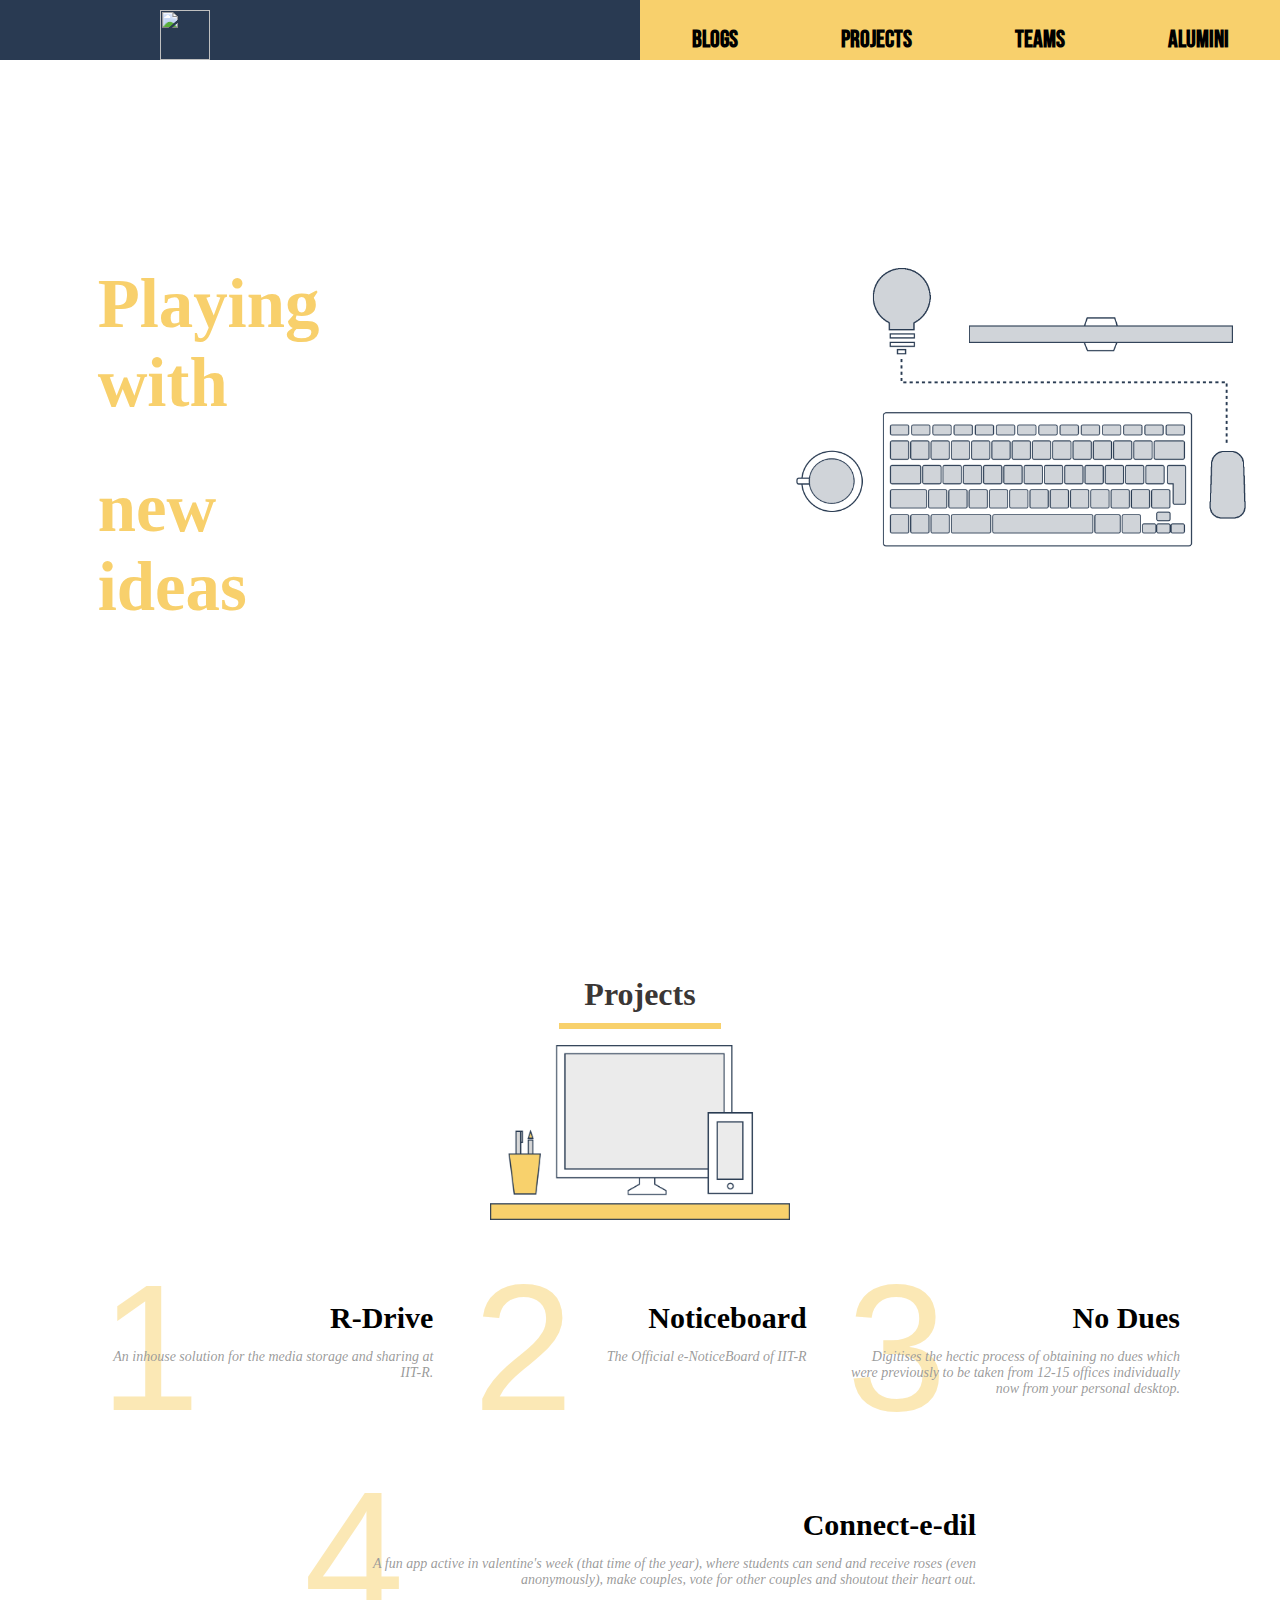
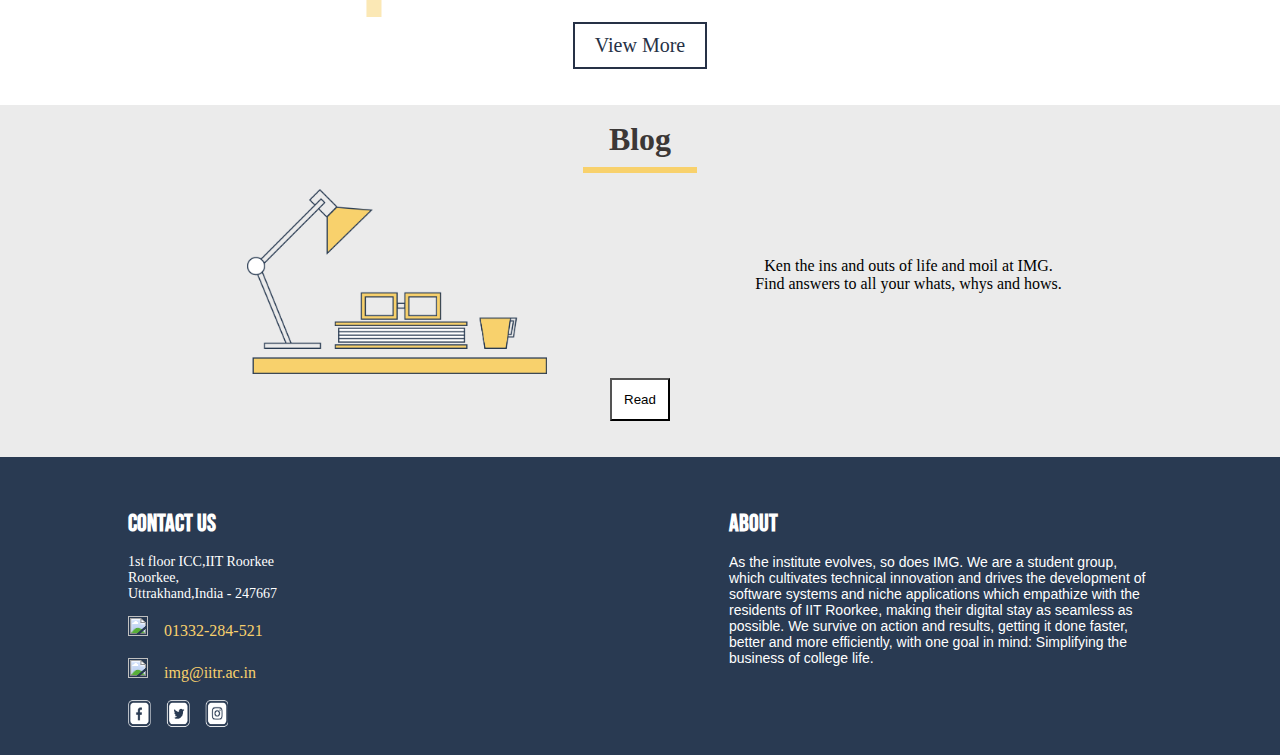
==== index.html @ 1a0049ca "Add files via upload" ====
<!DOCTYPE html>
<html >
    <head>
      <meta charset="UTF-8">
      <meta name="viewport" content="width=device-width, initial-scale=1.0">
        <title>
            Information Management Group
        </title>
        <script src="https://ajax.googleapis.com/ajax/libs/jquery/3.2.1/jquery.min.js"></script>
       
        <link rel = "icon" href = "images/favicon.ico"  type = "image/x-icon">
        <style>
             @import url('https://fonts.googleapis.com/css2?family=Bebas+Neue&display=swap');
           .first{
                background-image: url("https://channeli.in//static/maintainer_site/background.svg");
                background-size:cover;
            background-position: center;
            display: flex;
            flex-direction: row;
            justify-content: center;
            align-items: center;
            width: 100%;
            height: 100vh;
            flex-wrap: wrap;
            
                
           }
           .full-page{
            display: flex;
            flex-direction: row;
            justify-content: center;
            align-items: center;
            width: 100%;
            flex-wrap: wrap;

           }
           #second{
           background-color: #ffffff;
            background-size: cover;
            background-position: center;
           
            max-width: 100%;
          
            
           }
            
              .columnleft{
                  margin-top: 8%;
                font-family: 'Playfair Display';
                 height: 100%;
                 
                 
                 
                 
                 align-items: center;
                
        
               
               }
               
               .para{
                color: #ffffff;
               padding-right: 1.2em;
               font-size: 1.2em;
               line-height: 2;
               width:60%;
               margin-left:10%;  
               }
               
               .l1
               {
                 flex : 50%;
                 height : 60px;
                 background-color:#293a52;
                 position:sticky;
                 position: -webkit-sticky;
                position: sticky;
                
                top: 0;
                margin-top: 0px;
                display: inline-flex;
                

               }
               .r1
               {
                 flex : 50%;
                 height : 60px;
                 background-color:#f8d06c;
                 display:flex;
                 flex-direction: row;
                 position: -webkit-sticky;
                 position: sticky;
                 top: 0;
                 justify-content: center;
                 
                 
                

               }
               .nav-button{
                flex-grow: 4;
                height :70px;
                text-align: center;
                padding-top: 25px;
                text-decoration: none;
                 padding-left :15px;
                 padding-right: 15px;
                 font-family: 'Bebas Neue', cursive;
                 color:black;
                 font-size: 1.5rem;

               }
               .container{
                  display:flex;
                 flex-direction: row;

                
                 
               }
               /* .columnleft{
                
                height:70vh;
                margin-top:40vh;
                
                
               } */
               .columnright{
                
                height:70vh;
                margin-top:12%;
                text-align: left;
                
                
               }
               /* .container2{
                display: flex;
                flex-wrap: wrap;
                 flex-grow: 2;
                 max-width: 60%;
                } */
               .link{
                   
                   font-size: 14px;
                   margin:20px;
                   width:250px;
                   text-align: right;
                   max-width:60%;
                   
      
               }
               .link1{
                flex-grow: 2;
                


               }
               .link2{
                flex-grow: 2;
                
                


               }
               /* .container3{
                display: flex;
                flex-wrap: wrap;
                 flex-grow: 2;
                 max-width: 80%;
                 
                 
                } */
                .allcontainer{
                    display: flex;
                flex-wrap:wrap;
                justify-content: center;
                margin-left: 80px;
                margin-right:80px;
               
                }
               
               .link3{
                flex-grow: 2;

               }
               .link4{
                flex-grow: 2;
                

               }
               .third{
           background-color:#ebebeb;
                background-size: cover;
            background-position: center;
           
            width: 100vw;
       
            
           }
           .container4{
             
            display: flex;
            flex-wrap: wrap;
            width:80vw;
            margin-left:10vw;
            

           }
           .blogimage{
            flex-grow: 2;
            width:450px;
           }
           .blogdata{
            flex-grow: 2;
            margin-top:5%;
            width:400px;
           }
           .container5{
            display: flex;
            flex-wrap: wrap-reverse;
            

           }
           .contact{
            flex-grow: 2;

           }
           .about{
            flex-grow: 2;

           }
           #fourth{
           background-color: #293a52;
                background-size: cover;
            background-position: center;
           
            width: 100%;
            color:#ffffff}

            #project_heading{
                font-size: 32px;
    font-family: 'Playfair Display';
    border-bottom: 0.2em #f8d16c solid;
    display: inline-block;
    padding-left: 0.8em;
    color: #3b3736;
    padding-right: 0.8em;
    padding-bottom: 0.3em;
    margin: 0.5em 0 0.5em 0 !important;

   


}
      #hammburger{
           display:none;
      
    } 

            #newideas{
             width:37%;
           }
           #imgref{
            margin-left:25%;
           }
              
         @media only screen and (max-width: 756px) {
         /* For mobile phones: */
         [class *= allcontainer] {
         
          flex-direction: column;
           margin-left: 0px;
           margin-right: 0px;
            } 
            [class *= link] {
         
            width:100%;
            margin :none;
            padding: 10px;
            

           } 
           .columnright{
             width:0px;
             display: none;
             margin: none;
           }
           .columnleft{
             width:90%;
             
           }
           .first{
             background-image: none;
             background-color: #293a52;
             align-items: start;
             
             
           }
           .link{
             width:80%;
             max-width:80%;
           }
          
           #newideas{
         
             width:100%;

           }
           .para{
             width:90%;
             margin-left:5%;
           }
           .columnleft{
             margin-top:0%;
            
           }
           .columnright{
             display: none;
             }
             #hammburger{
               display:inline-block;
               
               
             }
             .r1{
               display:none;
             }
             #headref{
               margin-top: 100px;
             }
             #imgref{
              margin-left:0%;
             }
   
    
    }
        
            
       
        </style>
        <script>
          function myfunc()
    {
      document.getElementById('hamm').style.display="block";
    }
        </script>

       

    </head>
    <link rel="stylesheet" href="https://cdnjs.cloudflare.com/ajax/libs/font-awesome/4.7.0/css/font-awesome.min.css">
    <body style = "margin : 0px; background-size:cover; max-width:100vw;">
        <div class="full-page">
    
        <div id = "topclass" class = l1>
            <img id="imgref" style = "margin-top:10px;height:50px ; width :50px;  fill: #f8d16c;"src="https://channeli.in//static/maintainer_site/logo.svg#maintainer_logo"img>
            <button onclick="myfunc()" style="background-size: cover;  background-image: url('[data-uri]'); margin-left: 220px; width:30px ;height:30px ; margin-top: 12px;"id = "hammburger"></button> 

          </div>
    
        <div id = "hamm"class = r1>
             
            <a class = "nav-button" href = "blog.html"><b>BLOGS</b></a>
            <a class = "nav-button" href = "#"><b>PROJECTS</b></a>
            <a class = "nav-button" href = "#"><b>TEAMS</b></a>
            <a class = "nav-button" href = "#"><b>ALUMINI</b></a>
         
          </div>
        <div class = "first">
         <div class="container">
        <div class = "columnleft"> 
          
          <h1 id = "headref"style = " margin-left:5vw;  font-size :4.3em ; color : #f8d06c;  width:48%;  background-image: linear-gradient( to right, rgba(255, 255, 255, 0.2) 0%, rgba(255, 255, 255, 0.2) 80%, rgba(255, 255, 255, 0.2) 80%, transparent 80%, transparent 100% );">Playing with</h1>
          <h1 id= "newideas" style = " margin-left:5vw;  font-size : 4.3em; color : #f8d06c;  background-image: linear-gradient( to right, rgba(255, 255, 255, 0.2) 0%, rgba(255, 255, 255, 0.2) 80%, rgba(255, 255, 255, 0.2) 80%, transparent 80%, transparent 100% );">new ideas</h1>
          <p class= "para ">The group flaunts a wide spectrum of projects, influencing over eight thousand lives on campus.</p>
        </div>
        <div class = "columnright" >
            <img style = "height :auto ; width:450px;"src ="images/computer.png"img>

       </div></div>

     </div>

    <div style = "text-align:center"id ="second">
        <div  id = image >
            <h1 id = "project_heading" >Projects</h1><br>

            <img style = " height :auto ; width:300px;"src ="images/project.png"img>

        </div>
        <div class = allcontainer >
        <!-- <div class = container2> -->
            
                <div class="link1 link"><div style = "text-align : left ; font-size: 180px ; margin-bottom:-150px; font-family: 'TypoPRO Bebas Neue';color: rgba(248, 209, 108, 0.5) ;font-family: 'Oswald', sans-serif;">1</div><div style = "font-size: 30px;"><b>R-Drive</b></div><p style = "  color:#999999f7 ;font-style: italic;" class="_2KycSHL">An inhouse solution for the media storage and sharing at IIT-R.</p></div>
                <div class="link2 link"><div style = "text-align : left ; font-size: 180px ; margin-bottom:-150px; font-family: 'TypoPRO Bebas Neue';color: rgba(248, 209, 108, 0.5) ;font-family: 'Oswald', sans-serif;">2</div><div style = "font-size: 30px;"><b>Noticeboard</b></div><p style = "  color:#999999f7 ;font-style: italic;"class="_2KycSHL">The Official e-NoticeBoard of IIT-R</p></div>
        <!-- </div> -->
        <!-- <div class = container3> -->
                <div class="link3 link"><div style = "text-align : left ; font-size: 180px ; margin-bottom:-150px; font-family: 'TypoPRO Bebas Neue';color: rgba(248, 209, 108, 0.5) ;font-family: 'Oswald', sans-serif;">3</div><div style = "font-size: 30px;"><b>No Dues</b></div><p style = "  color:#999999f7 ;font-style: italic;"class="_2KycSHL">Digitises the hectic process of obtaining no dues which were previously to be taken from 12-15 offices individually now from your personal desktop.</p></div>
                <div class="link4 link"><div style = "text-align : left ; font-size: 180px ; margin-bottom:-150px; font-family: 'TypoPRO Bebas Neue';color: rgba(248, 209, 108, 0.5) ;font-family: 'Oswald', sans-serif;">4</div><div style = "font-size: 30px;"><b>Connect-e-dil</b></div><p style = "  color:#999999f7 ;font-style: italic;"class="_2KycSHL">A fun app active in valentine's week (that time of the year), where students can send and receive roses (even anonymously), make couples, vote for other couples and shoutout their heart out. </p></div>

           
          <!-- </div> -->
        </div>
          <div class="viewmore"> <button style=" cursor:pointer;    font-family: 'TypoPRO Bebas Neue'; font-size: 20px; color: #263146;border: 2px solid #263146;padding: 0.5em 1em; background-color:#ffffff;">View More</button>

         </div>
         <br><br>
        
    <div>
    <div  class = "third">
        <h1 id = "project_heading" >Blog</h1><br>

        <div class = "container4">
        <div class = blogimage>
        <img style = " height :auto ; width:300px;"src ="images/blog.png"img></div>
        <div class = blogdata>
            <p>Ken the ins and outs of life and moil at IMG.<br>Find answers to all your whats, whys and hows.</p>
        </div>
        </div>
        <div class="viewmore"> <button style="padding :12px; background-color:#ffffff;">Read</button>

        </div>
        <br><br>
    </div> 
    <div id = "fourth">
        <br><br>
        <div class = "container5">
        <div style ="text-align: left;margin-left: 10%; width:300px ; padding-right:100px" class = contact>
        <h1 style = "font-family: 'Bebas Neue', cursive; font-size: 1.5rem;">Contact Us</h1>
        
        <p style = " font-size: 14px;">1st floor ICC,IIT Roorkee <br> Roorkee,<br>Uttrakhand,India - 247667 <br><div><img style = "width :20px ; height : 20px;"src="https://icon-library.com/images/find-phone-icon/find-phone-icon-10.jpg"img>&nbsp;&nbsp;&nbsp;&nbsp;<div style = "display: inline-block; color : #f8d06c ;">01332-284-521</div></div><br><div><img style = "width :20px ; height : 20px;"src="https://encrypted-tbn0.gstatic.com/images?q=tbn:ANd9GcSeWZheh0OhKiGoD95A--9pVkxl9IYS30hgS30iskyoyzJuoszj6GCHC1mSOyeCVNqX7T4&usqp=CAU"img>&nbsp;&nbsp;&nbsp;&nbsp;<div style = "display: inline-block; color : #f8d06c ;">img@iitr.ac.in </div></div><br> <img style="width : 100px ;height :35px;"src="images/icon2.png"img></p>


        </div>
        <div style= "width :350px;margin-left: 10% ; margin-right: 10%; text-align: left;"class = about>
            <h1 style = " font-size: 1.5rem; font-family: 'Bebas Neue', cursive;" >About</h1>
            <p style = " font-family: 'Bebas Neue', cursive;font-size: 14px;     font-family: Lato,'Helvetica Neue',Arial,Helvetica,sans-serif;">As the institute evolves, so does IMG. We are a student group, which cultivates technical innovation and drives the development of software systems and niche applications which empathize with the residents of IIT Roorkee, making their digital stay as seamless as possible. We survive on action and results, getting it done faster, better and more efficiently, with one goal in mind: Simplifying the business of college life.</p>

        </div>
       
        <br><br>

    </div>
</div>
<script>
  
    $(document).ready(function(){
      $(window).scroll(function(){
          var scroll = $(window).scrollTop();
          if (scroll > 1) {
            $(".l1").css("background" , "white");
          $(".l1").addClass("active");
          }
        if(scroll<=1){
          $(".l1").css("background" , "#293a52");
          $(".l1").removeClass("active");
        }
      })
    })
    $(document).ready(function(){
      $(window).scroll(function(){
          var scroll = $(window).scrollTop();
          if (scroll > 1) {
            $(".r1").css("background" , "white");
          $(".r1").addClass("active");
          }
        if(scroll<=1){
          $(".r1").css("background" , "#f8d06c");
          $(".r1").removeClass("active");
        }
      })
    })

   
    </script>
    

    </body>
</html>
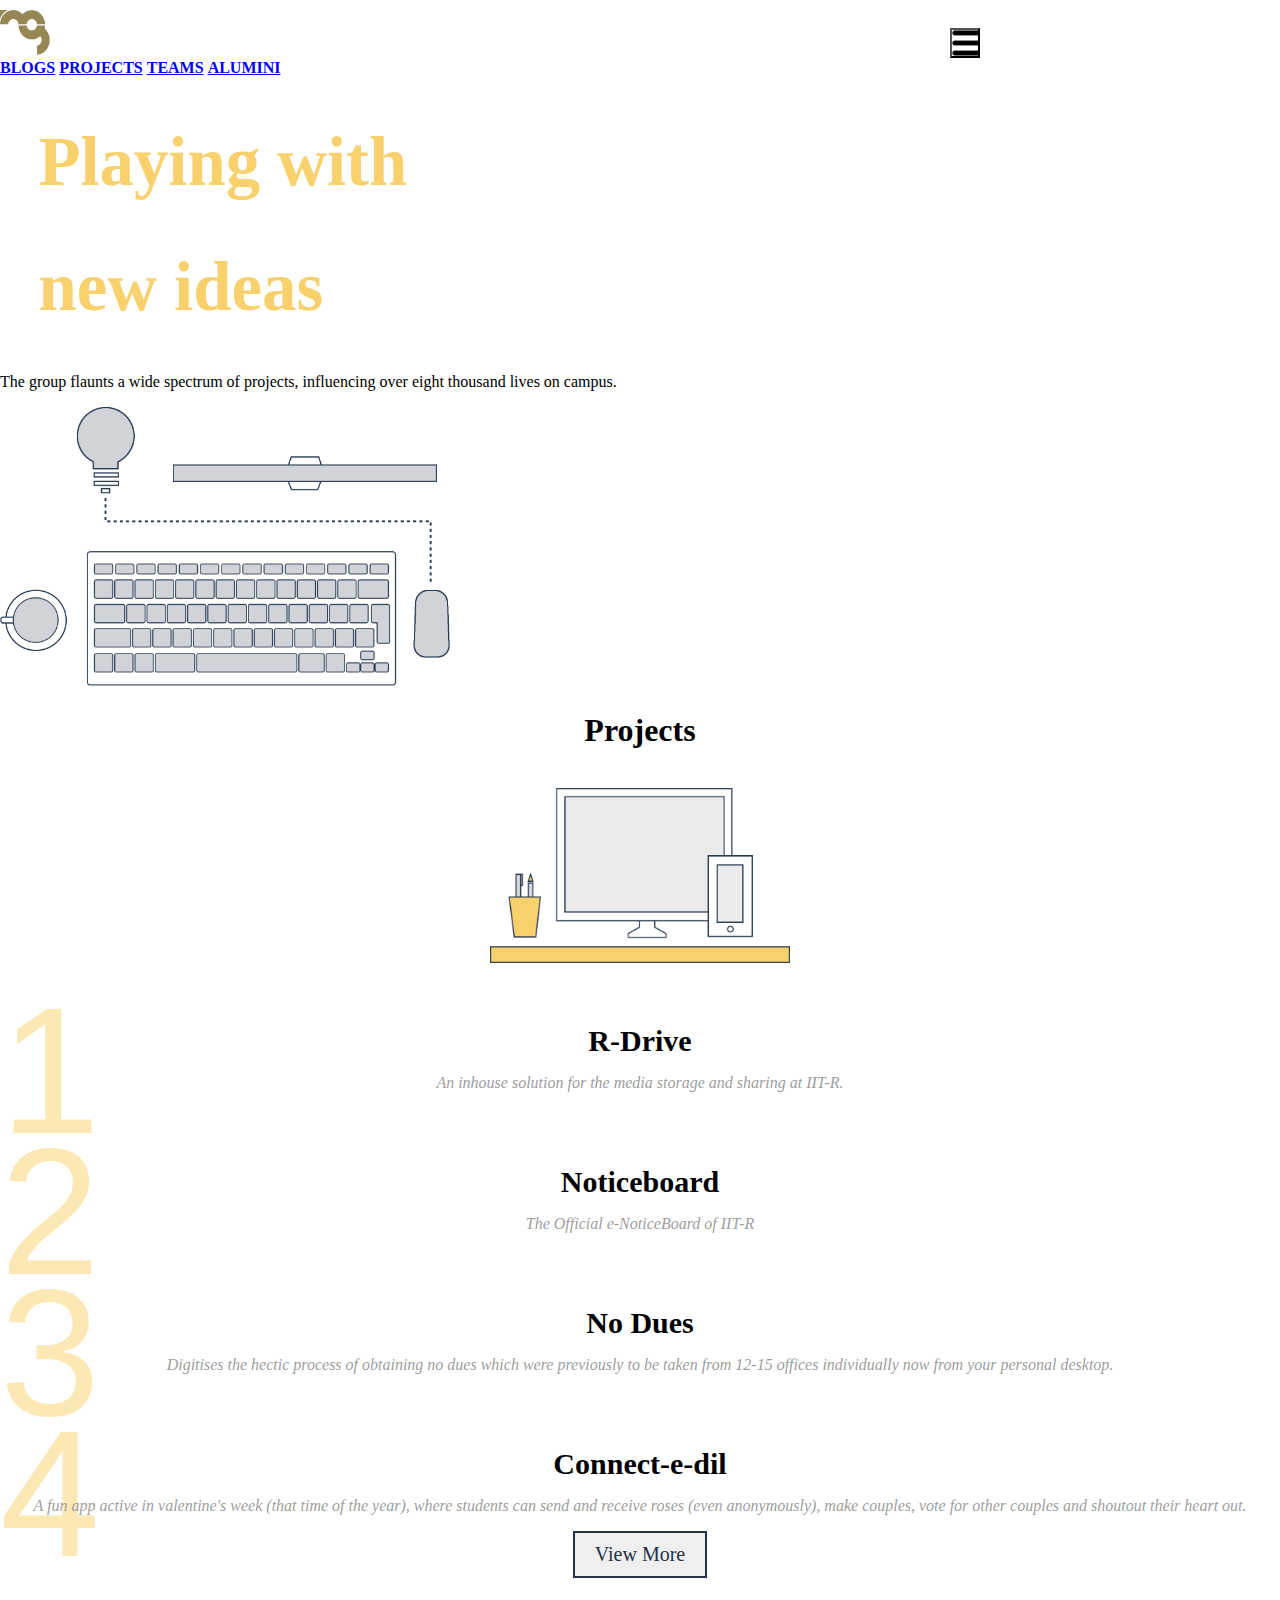
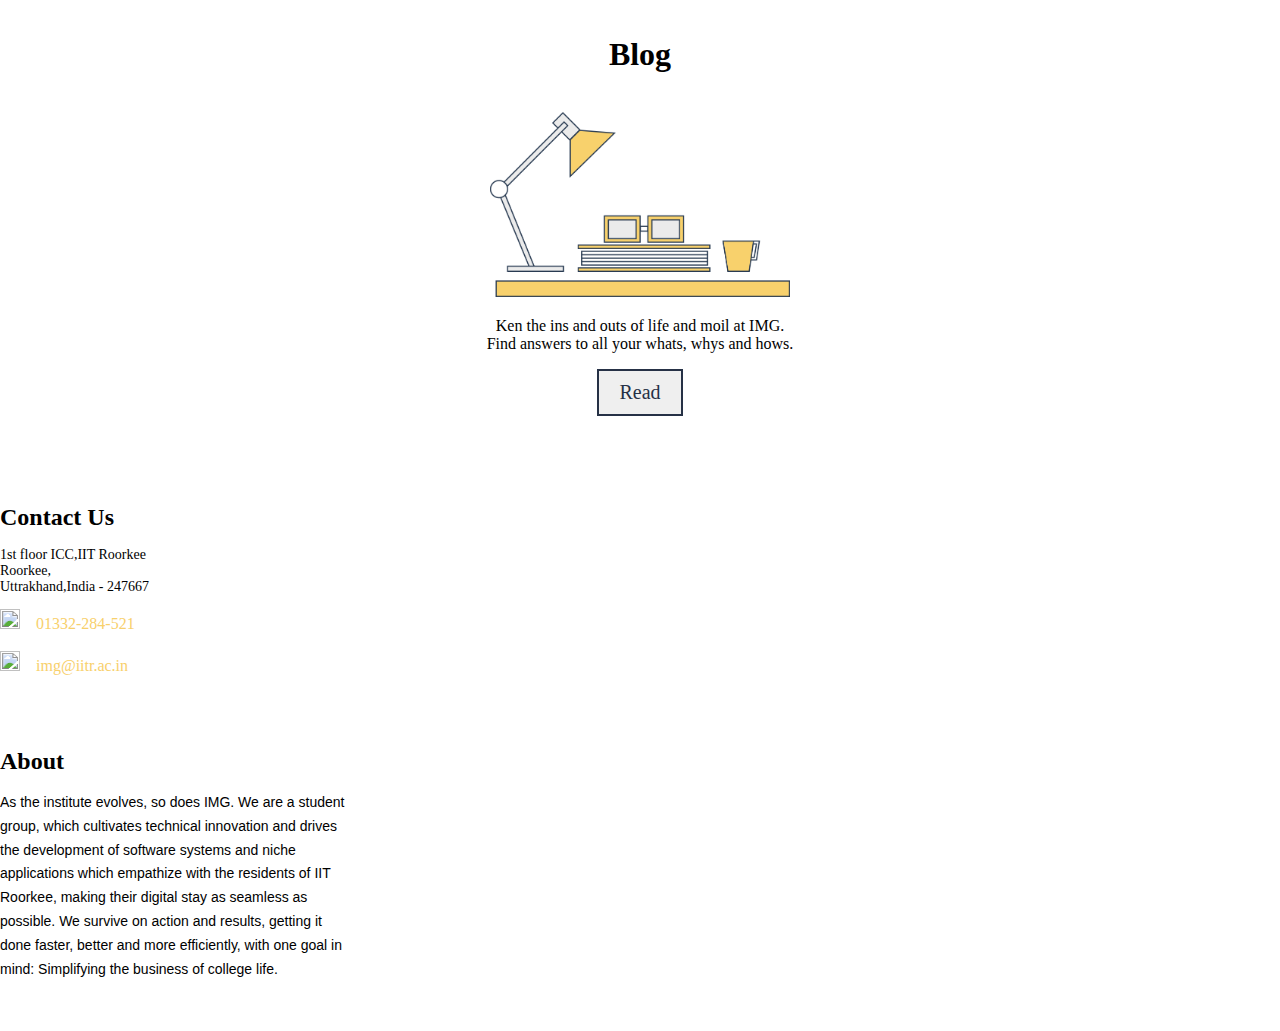
==== commit 7d94d02c: "changed index" ====
--- a/index.html
+++ b/index.html
@@ -9,335 +9,8 @@
         <script src="https://ajax.googleapis.com/ajax/libs/jquery/3.2.1/jquery.min.js"></script>
        
         <link rel = "icon" href = "images/favicon.ico"  type = "image/x-icon">
-        <style>
-             @import url('https://fonts.googleapis.com/css2?family=Bebas+Neue&display=swap');
-           .first{
-                background-image: url("https://channeli.in//static/maintainer_site/background.svg");
-                background-size:cover;
-            background-position: center;
-            display: flex;
-            flex-direction: row;
-            justify-content: center;
-            align-items: center;
-            width: 100%;
-            height: 100vh;
-            flex-wrap: wrap;
-            
-                
-           }
-           .full-page{
-            display: flex;
-            flex-direction: row;
-            justify-content: center;
-            align-items: center;
-            width: 100%;
-            flex-wrap: wrap;
-
-           }
-           #second{
-           background-color: #ffffff;
-            background-size: cover;
-            background-position: center;
-           
-            max-width: 100%;
-          
-            
-           }
-            
-              .columnleft{
-                  margin-top: 8%;
-                font-family: 'Playfair Display';
-                 height: 100%;
-                 
-                 
-                 
-                 
-                 align-items: center;
-                
-        
-               
-               }
-               
-               .para{
-                color: #ffffff;
-               padding-right: 1.2em;
-               font-size: 1.2em;
-               line-height: 2;
-               width:60%;
-               margin-left:10%;  
-               }
-               
-               .l1
-               {
-                 flex : 50%;
-                 height : 60px;
-                 background-color:#293a52;
-                 position:sticky;
-                 position: -webkit-sticky;
-                position: sticky;
-                
-                top: 0;
-                margin-top: 0px;
-                display: inline-flex;
-                
-
-               }
-               .r1
-               {
-                 flex : 50%;
-                 height : 60px;
-                 background-color:#f8d06c;
-                 display:flex;
-                 flex-direction: row;
-                 position: -webkit-sticky;
-                 position: sticky;
-                 top: 0;
-                 justify-content: center;
-                 
-                 
-                
-
-               }
-               .nav-button{
-                flex-grow: 4;
-                height :70px;
-                text-align: center;
-                padding-top: 25px;
-                text-decoration: none;
-                 padding-left :15px;
-                 padding-right: 15px;
-                 font-family: 'Bebas Neue', cursive;
-                 color:black;
-                 font-size: 1.5rem;
-
-               }
-               .container{
-                  display:flex;
-                 flex-direction: row;
-
-                
-                 
-               }
-               /* .columnleft{
-                
-                height:70vh;
-                margin-top:40vh;
-                
-                
-               } */
-               .columnright{
-                
-                height:70vh;
-                margin-top:12%;
-                text-align: left;
-                
-                
-               }
-               /* .container2{
-                display: flex;
-                flex-wrap: wrap;
-                 flex-grow: 2;
-                 max-width: 60%;
-                } */
-               .link{
-                   
-                   font-size: 14px;
-                   margin:20px;
-                   width:250px;
-                   text-align: right;
-                   max-width:60%;
-                   
-      
-               }
-               .link1{
-                flex-grow: 2;
-                
-
-
-               }
-               .link2{
-                flex-grow: 2;
-                
-                
-
-
-               }
-               /* .container3{
-                display: flex;
-                flex-wrap: wrap;
-                 flex-grow: 2;
-                 max-width: 80%;
-                 
-                 
-                } */
-                .allcontainer{
-                    display: flex;
-                flex-wrap:wrap;
-                justify-content: center;
-                margin-left: 80px;
-                margin-right:80px;
-               
-                }
-               
-               .link3{
-                flex-grow: 2;
-
-               }
-               .link4{
-                flex-grow: 2;
-                
-
-               }
-               .third{
-           background-color:#ebebeb;
-                background-size: cover;
-            background-position: center;
-           
-            width: 100vw;
+        <link rel="stylesheet" href="stylehome.css">
        
-            
-           }
-           .container4{
-             
-            display: flex;
-            flex-wrap: wrap;
-            width:80vw;
-            margin-left:10vw;
-            
-
-           }
-           .blogimage{
-            flex-grow: 2;
-            width:450px;
-           }
-           .blogdata{
-            flex-grow: 2;
-            margin-top:5%;
-            width:400px;
-           }
-           .container5{
-            display: flex;
-            flex-wrap: wrap-reverse;
-            
-
-           }
-           .contact{
-            flex-grow: 2;
-
-           }
-           .about{
-            flex-grow: 2;
-
-           }
-           #fourth{
-           background-color: #293a52;
-                background-size: cover;
-            background-position: center;
-           
-            width: 100%;
-            color:#ffffff}
-
-            #project_heading{
-                font-size: 32px;
-    font-family: 'Playfair Display';
-    border-bottom: 0.2em #f8d16c solid;
-    display: inline-block;
-    padding-left: 0.8em;
-    color: #3b3736;
-    padding-right: 0.8em;
-    padding-bottom: 0.3em;
-    margin: 0.5em 0 0.5em 0 !important;
-
-   
-
-
-}
-      #hammburger{
-           display:none;
-      
-    } 
-
-            #newideas{
-             width:37%;
-           }
-           #imgref{
-            margin-left:25%;
-           }
-              
-         @media only screen and (max-width: 756px) {
-         /* For mobile phones: */
-         [class *= allcontainer] {
-         
-          flex-direction: column;
-           margin-left: 0px;
-           margin-right: 0px;
-            } 
-            [class *= link] {
-         
-            width:100%;
-            margin :none;
-            padding: 10px;
-            
-
-           } 
-           .columnright{
-             width:0px;
-             display: none;
-             margin: none;
-           }
-           .columnleft{
-             width:90%;
-             
-           }
-           .first{
-             background-image: none;
-             background-color: #293a52;
-             align-items: start;
-             
-             
-           }
-           .link{
-             width:80%;
-             max-width:80%;
-           }
-          
-           #newideas{
-         
-             width:100%;
-
-           }
-           .para{
-             width:90%;
-             margin-left:5%;
-           }
-           .columnleft{
-             margin-top:0%;
-            
-           }
-           .columnright{
-             display: none;
-             }
-             #hammburger{
-               display:inline-block;
-               
-               
-             }
-             .r1{
-               display:none;
-             }
-             #headref{
-               margin-top: 100px;
-             }
-             #imgref{
-              margin-left:0%;
-             }
-   
-    
-    }
-        
-            
-       
-        </style>
         <script>
           function myfunc()
     {
@@ -353,8 +26,8 @@
         <div class="full-page">
     
         <div id = "topclass" class = l1>
-            <img id="imgref" style = "margin-top:10px;height:50px ; width :50px;  fill: #f8d16c;"src="https://channeli.in//static/maintainer_site/logo.svg#maintainer_logo"img>
-            <button onclick="myfunc()" style="background-size: cover;  background-image: url('[data-uri]'); margin-left: 220px; width:30px ;height:30px ; margin-top: 12px;"id = "hammburger"></button> 
+            <img id="imgref" style = "margin-top:10px;height:45px ; width :50px;  fill: #f8d16c;"src="images/imglogo1.png"img>
+            <button onclick="myfunc()" style="margin-left:70vw; background-size: cover;  background-image: url('[data-uri]'); width:30px ;height:30px ; margin-top: 12px;"id = "hammburger"></button> 
 
           </div>
     
@@ -364,14 +37,14 @@
             <a class = "nav-button" href = "#"><b>PROJECTS</b></a>
             <a class = "nav-button" href = "#"><b>TEAMS</b></a>
             <a class = "nav-button" href = "#"><b>ALUMINI</b></a>
-         
+          
           </div>
         <div class = "first">
          <div class="container">
         <div class = "columnleft"> 
           
-          <h1 id = "headref"style = " margin-left:5vw;  font-size :4.3em ; color : #f8d06c;  width:48%;  background-image: linear-gradient( to right, rgba(255, 255, 255, 0.2) 0%, rgba(255, 255, 255, 0.2) 80%, rgba(255, 255, 255, 0.2) 80%, transparent 80%, transparent 100% );">Playing with</h1>
-          <h1 id= "newideas" style = " margin-left:5vw;  font-size : 4.3em; color : #f8d06c;  background-image: linear-gradient( to right, rgba(255, 255, 255, 0.2) 0%, rgba(255, 255, 255, 0.2) 80%, rgba(255, 255, 255, 0.2) 80%, transparent 80%, transparent 100% );">new ideas</h1>
+          <h1 id = "headref"style = " margin-left:3vw;  font-size :4.3em ; color : #f8d06c;  width:50%;  background-image: linear-gradient( to right, rgba(255, 255, 255, 0.2) 0%, rgba(255, 255, 255, 0.2) 80%, rgba(255, 255, 255, 0.2) 80%, transparent 80%, transparent 100% );">Playing with</h1>
+          <h1 id= "newideas" style = " margin-left:3vw;  font-size : 4.3em; color : #f8d06c;  background-image: linear-gradient( to right, rgba(255, 255, 255, 0.2) 0%, rgba(255, 255, 255, 0.2) 80%, rgba(255, 255, 255, 0.2) 80%, transparent 80%, transparent 100% );">new ideas</h1>
           <p class= "para ">The group flaunts a wide spectrum of projects, influencing over eight thousand lives on campus.</p>
         </div>
         <div class = "columnright" >
@@ -401,7 +74,7 @@
            
           <!-- </div> -->
         </div>
-          <div class="viewmore"> <button style=" cursor:pointer;    font-family: 'TypoPRO Bebas Neue'; font-size: 20px; color: #263146;border: 2px solid #263146;padding: 0.5em 1em; background-color:#ffffff;">View More</button>
+          <div class="viewdiv"> <button class="viewmore" style=" cursor:pointer;    font-family: 'TypoPRO Bebas Neue'; font-size: 20px; color: #263146;border: 2px solid #263146;padding: 0.5em 1em; ">View More</button>
 
          </div>
          <br><br>
@@ -417,7 +90,7 @@
             <p>Ken the ins and outs of life and moil at IMG.<br>Find answers to all your whats, whys and hows.</p>
         </div>
         </div>
-        <div class="viewmore"> <button style="padding :12px; background-color:#ffffff;">Read</button>
+        <div class="readdiv"> <button class="readmore" style=" cursor:pointer;    font-family: 'TypoPRO Bebas Neue'; font-size: 20px; color: #263146;border: 2px solid #263146;padding: 0.5em 1em; ">Read</button>
 
         </div>
         <br><br>
@@ -425,16 +98,16 @@
     <div id = "fourth">
         <br><br>
         <div class = "container5">
-        <div style ="text-align: left;margin-left: 10%; width:300px ; padding-right:100px" class = contact>
+        <div style ="text-align: left; width:300px ; padding-right:100px" class = contact>
         <h1 style = "font-family: 'Bebas Neue', cursive; font-size: 1.5rem;">Contact Us</h1>
         
         <p style = " font-size: 14px;">1st floor ICC,IIT Roorkee <br> Roorkee,<br>Uttrakhand,India - 247667 <br><div><img style = "width :20px ; height : 20px;"src="https://icon-library.com/images/find-phone-icon/find-phone-icon-10.jpg"img>&nbsp;&nbsp;&nbsp;&nbsp;<div style = "display: inline-block; color : #f8d06c ;">01332-284-521</div></div><br><div><img style = "width :20px ; height : 20px;"src="https://encrypted-tbn0.gstatic.com/images?q=tbn:ANd9GcSeWZheh0OhKiGoD95A--9pVkxl9IYS30hgS30iskyoyzJuoszj6GCHC1mSOyeCVNqX7T4&usqp=CAU"img>&nbsp;&nbsp;&nbsp;&nbsp;<div style = "display: inline-block; color : #f8d06c ;">img@iitr.ac.in </div></div><br> <img style="width : 100px ;height :35px;"src="images/icon2.png"img></p>
 
 
         </div>
-        <div style= "width :350px;margin-left: 10% ; margin-right: 10%; text-align: left;"class = about>
+        <div style= "width :350px; margin-right: 10%; text-align: left;"class = about>
             <h1 style = " font-size: 1.5rem; font-family: 'Bebas Neue', cursive;" >About</h1>
-            <p style = " font-family: 'Bebas Neue', cursive;font-size: 14px;     font-family: Lato,'Helvetica Neue',Arial,Helvetica,sans-serif;">As the institute evolves, so does IMG. We are a student group, which cultivates technical innovation and drives the development of software systems and niche applications which empathize with the residents of IIT Roorkee, making their digital stay as seamless as possible. We survive on action and results, getting it done faster, better and more efficiently, with one goal in mind: Simplifying the business of college life.</p>
+            <p style = " font-family: 'Bebas Neue', cursive;font-size: 14px;       line-height: 1.7;  font-family: Lato,'Helvetica Neue',Arial,Helvetica,sans-serif;">As the institute evolves, so does IMG. We are a student group, which cultivates technical innovation and drives the development of software systems and niche applications which empathize with the residents of IIT Roorkee, making their digital stay as seamless as possible. We survive on action and results, getting it done faster, better and more efficiently, with one goal in mind: Simplifying the business of college life.</p>
 
         </div>
        
@@ -476,4 +149,4 @@
     
 
     </body>
-</html>+</html>
